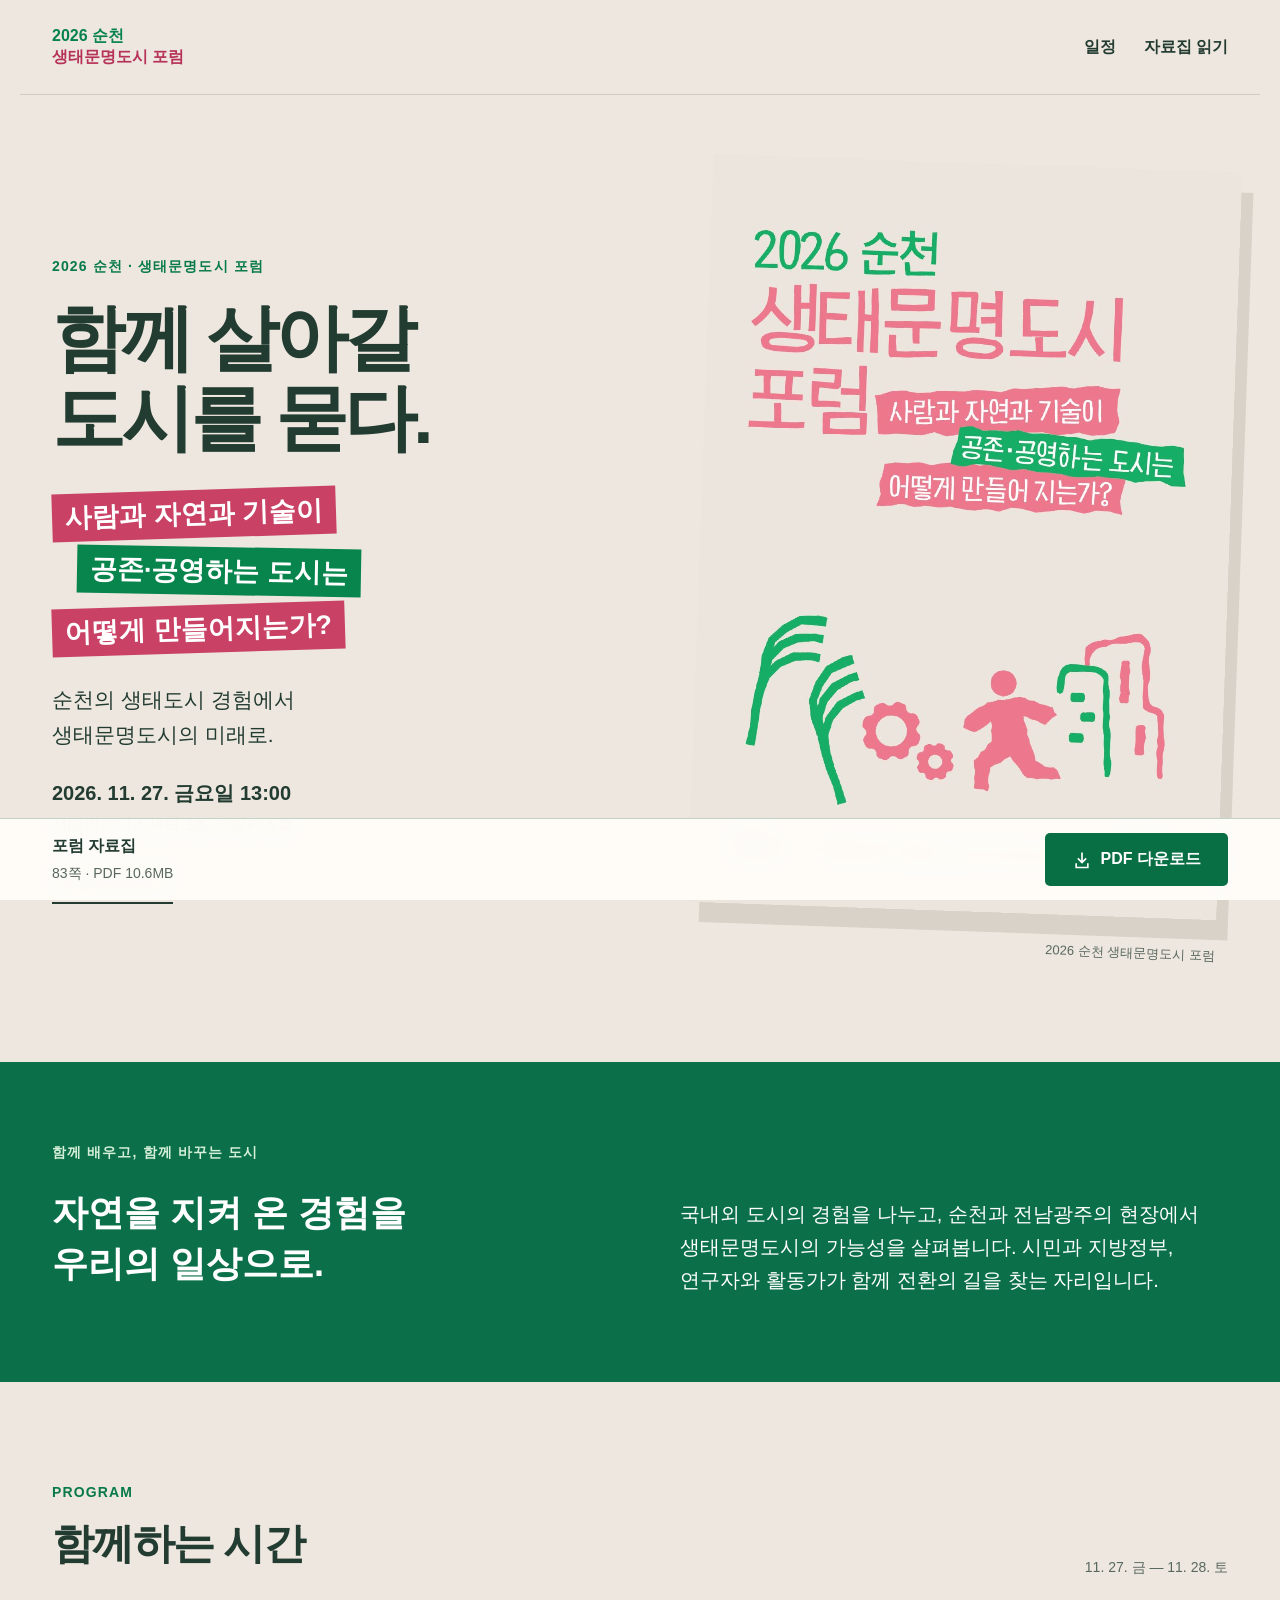
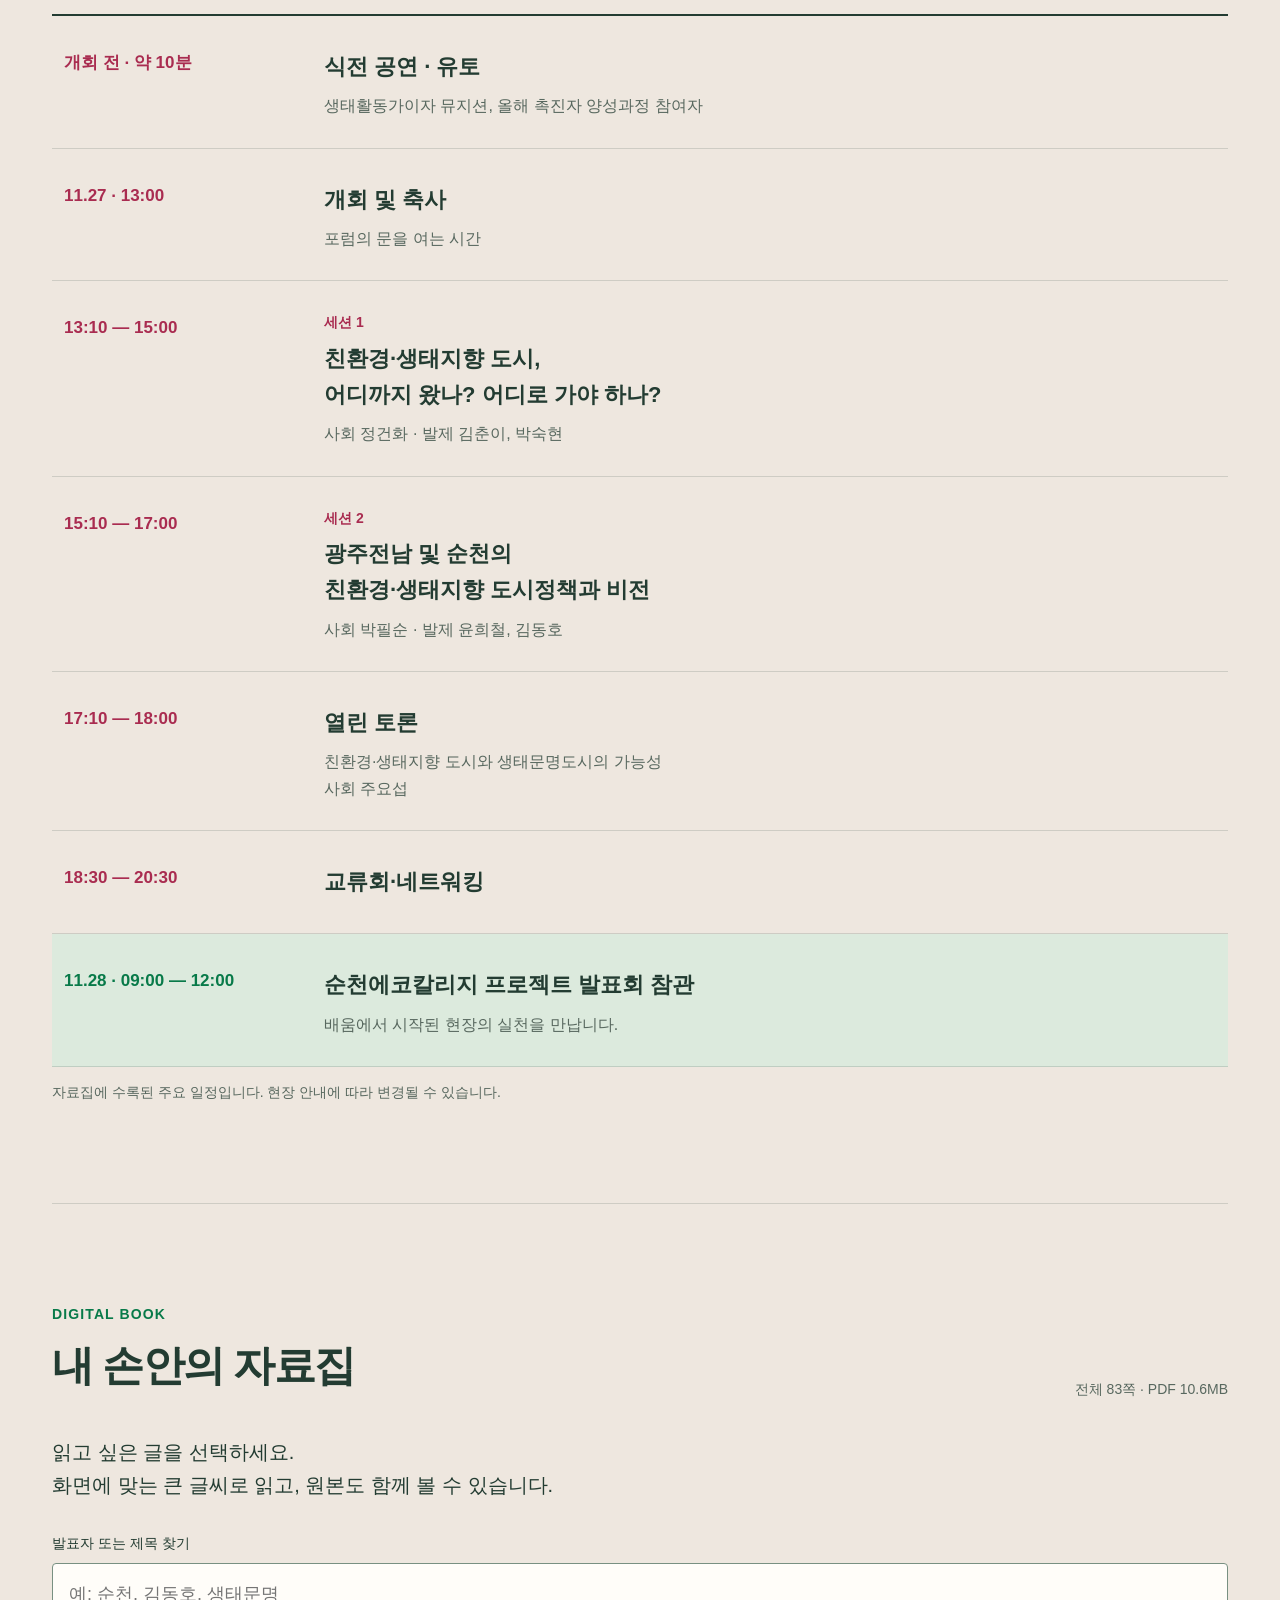
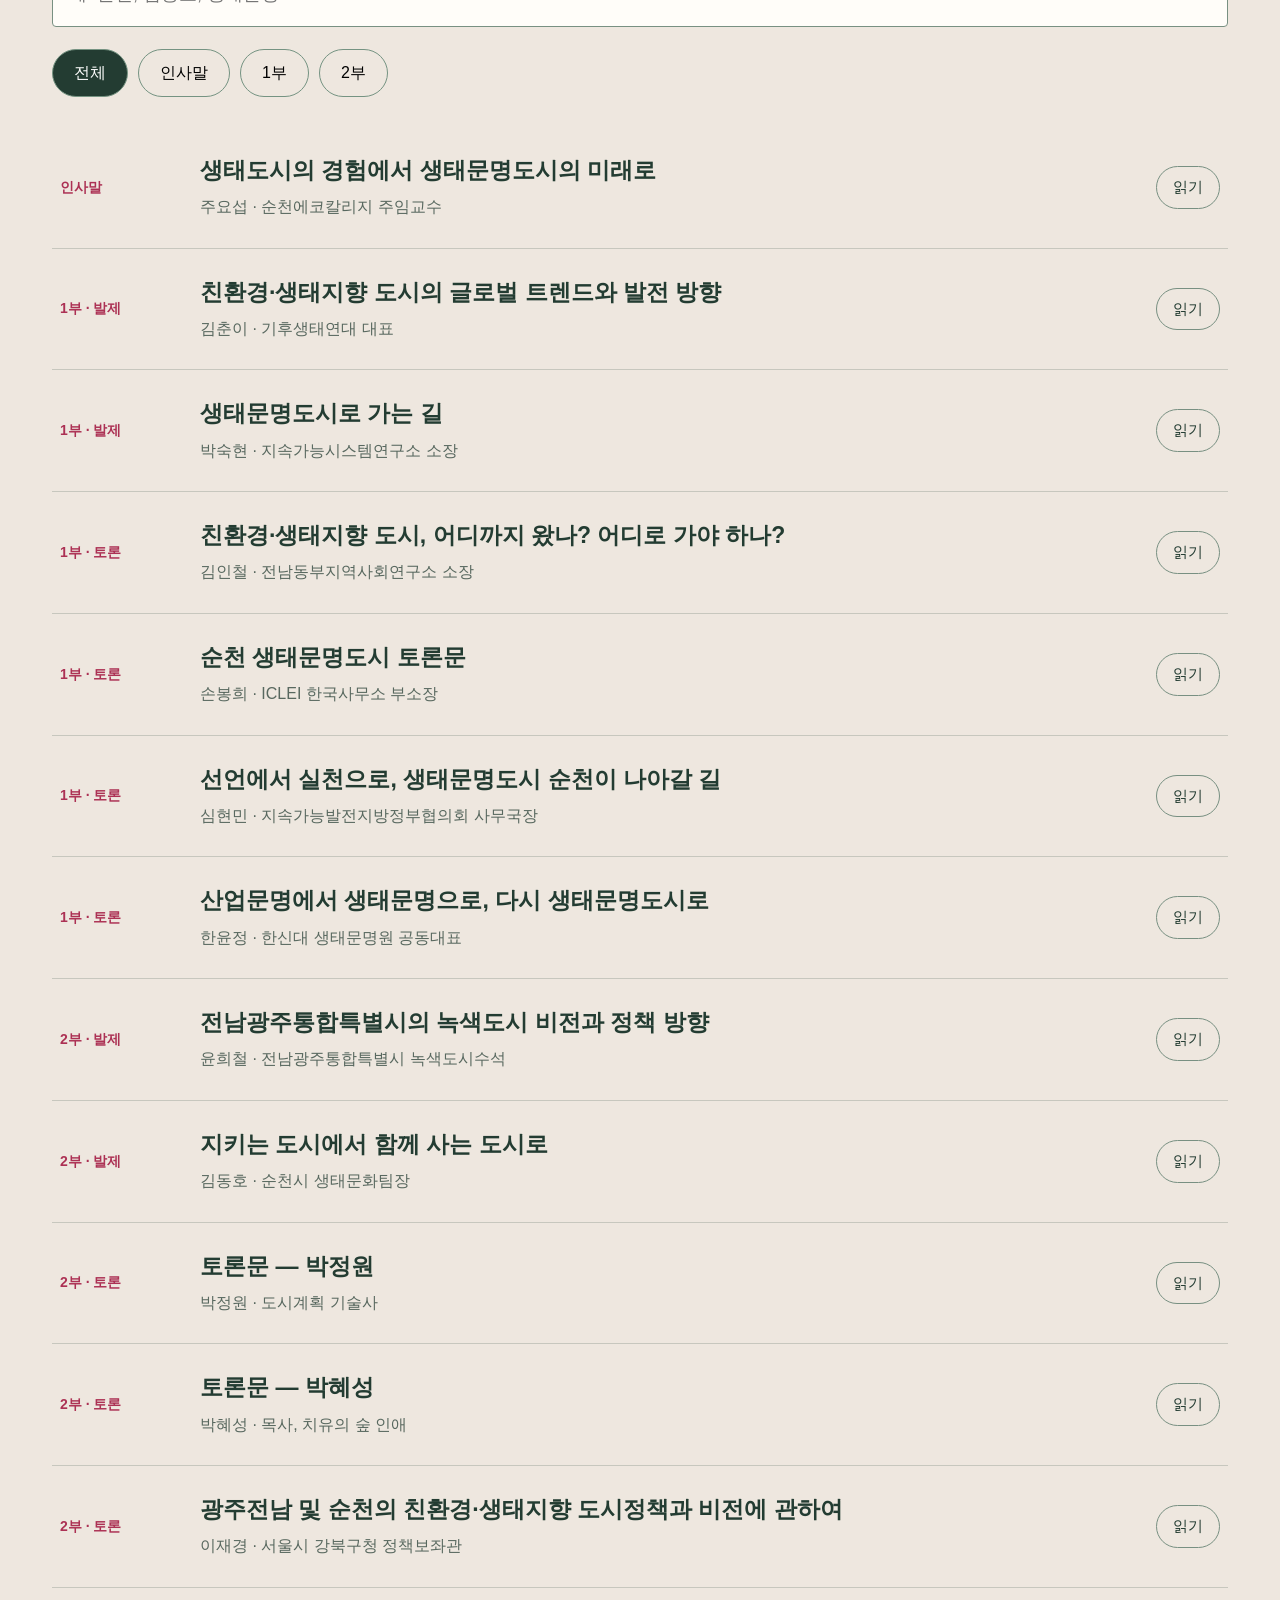
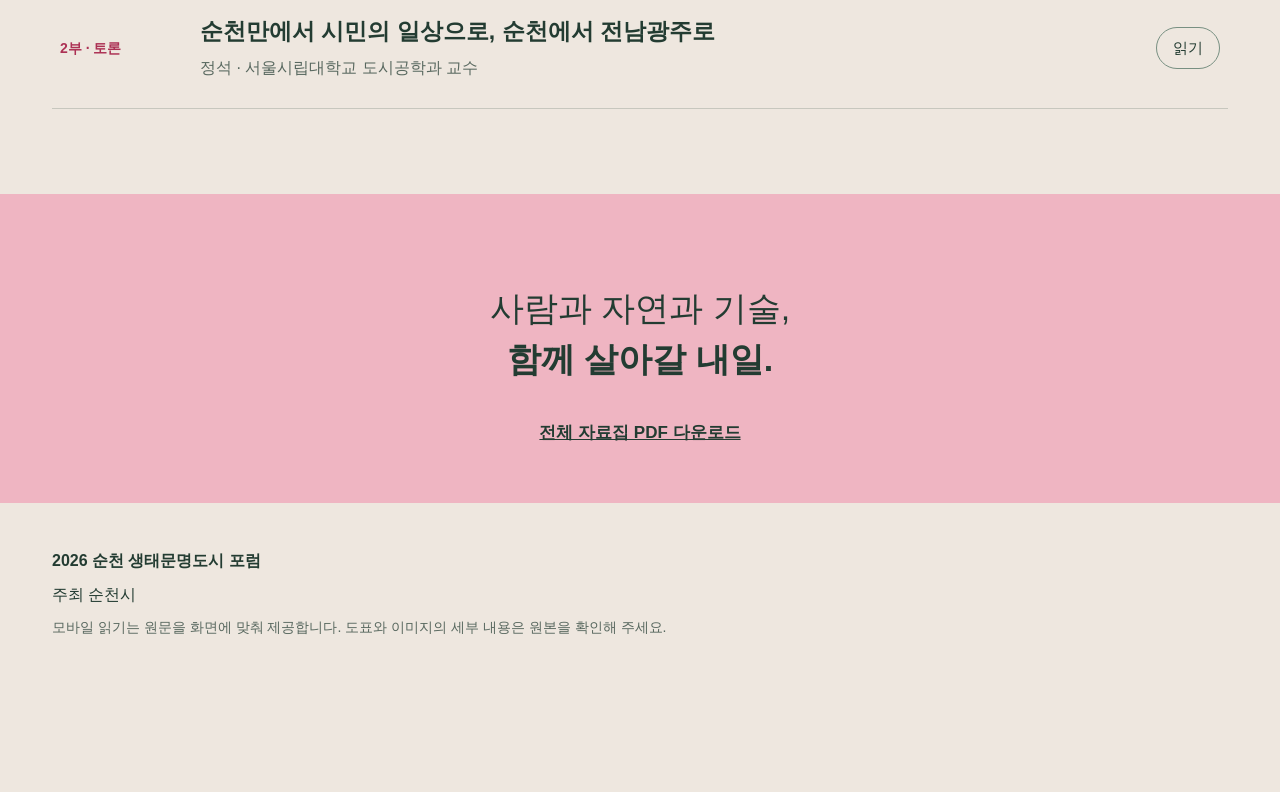
==== poleom/index.html @ b6e76ecc "Add files via upload" ====
<!doctype html><html lang="ko"><head><meta charset="utf-8"><meta name="viewport" content="width=device-width,initial-scale=1"><meta name="theme-color" content="#eee7df"><meta name="description" content="사람과 자연과 기술이 공존·공영하는 도시를 함께 묻습니다. 2026 순천 생태문명도시 포럼 모바일 자료집."><title>2026 순천 생태문명도시 포럼 · 자료집</title><link rel="stylesheet" href="style.css"></head><body>
<a class="skip" href="#library">자료집 바로 읽기</a>
<header><a class="brand" href="#">2026 순천 <span>생태문명도시 포럼</span></a><nav aria-label="주요 메뉴"><a href="#schedule">일정</a><a href="#library">자료집 읽기</a></nav></header>
<main><section class="hero"><div class="hero-copy"><p class="eyebrow">2026 순천 · 생태문명도시 포럼</p><h1>함께 살아갈<br>도시를 묻다.</h1><p class="ribbon pink">사람과 자연과 기술이</p><p class="ribbon green">공존·공영하는 도시는</p><p class="ribbon pink">어떻게 만들어지는가?</p><p class="intro">순천의 생태도시 경험에서<br>생태문명도시의 미래로.</p><p class="event-date">2026. 11. 27. 금요일 13:00</p><p>생태비즈니스센터 3층 컨퍼런스홀</p><a class="cta" href="#library">자료집 바로 읽기</a></div><figure class="poster"><img src="assets/page-01.jpg" alt="2026 순천 생태문명도시 포럼 공식 포스터. 사람과 자연과 기술의 공존·공영을 주제로 11월 27일 오후 1시 생태비즈니스센터에서 개최합니다." width="990" height="1400"><figcaption>2026 순천 생태문명도시 포럼</figcaption></figure></section>
<section class="about"><p class="eyebrow">함께 배우고, 함께 바꾸는 도시</p><h2>자연을 지켜 온 경험을<br>우리의 일상으로.</h2><p>국내외 도시의 경험을 나누고, 순천과 전남광주의 현장에서 생태문명도시의 가능성을 살펴봅니다. 시민과 지방정부, 연구자와 활동가가 함께 전환의 길을 찾는 자리입니다.</p></section>
<section id="schedule" class="section"><div class="section-head"><div><p class="eyebrow">PROGRAM</p><h2>함께하는 시간</h2></div><span>11. 27. 금 — 11. 28. 토</span></div><div class="schedule"><div class="event"><time>개회 전 · 약 10분</time><div><h3>식전 공연 · 유토</h3><p>생태활동가이자 뮤지션, 올해 촉진자 양성과정 참여자</p></div></div>
<div class="event"><time>11.27 · 13:00</time><div><h3>개회 및 축사</h3><p>포럼의 문을 여는 시간</p></div></div>
<div class="event"><time>13:10 — 15:00</time><div><span class="tag">세션 1</span><h3>친환경·생태지향 도시,<br>어디까지 왔나? 어디로 가야 하나?</h3><p>사회 정건화 · 발제 김춘이, 박숙현</p></div></div>
<div class="event"><time>15:10 — 17:00</time><div><span class="tag">세션 2</span><h3>광주전남 및 순천의<br>친환경·생태지향 도시정책과 비전</h3><p>사회 박필순 · 발제 윤희철, 김동호</p></div></div>
<div class="event"><time>17:10 — 18:00</time><div><h3>열린 토론</h3><p>친환경·생태지향 도시와 생태문명도시의 가능성<br>사회 주요섭</p></div></div>
<div class="event"><time>18:30 — 20:30</time><div><h3>교류회·네트워킹</h3></div></div>
<div class="event next"><time>11.28 · 09:00 — 12:00</time><div><h3>순천에코칼리지 프로젝트 발표회 참관</h3><p>배움에서 시작된 현장의 실천을 만납니다.</p></div></div></div><p class="small">자료집에 수록된 주요 일정입니다. 현장 안내에 따라 변경될 수 있습니다.</p></section>
<section id="library" class="section library"><div class="section-head"><div><p class="eyebrow">DIGITAL BOOK</p><h2>내 손안의 자료집</h2></div><span>전체 83쪽 · PDF 10.6MB</span></div><p class="lead">읽고 싶은 글을 선택하세요.<br>화면에 맞는 큰 글씨로 읽고, 원본도 함께 볼 수 있습니다.</p><label class="search-label" for="search">발표자 또는 제목 찾기</label><input id="search" type="search" placeholder="예: 순천, 김동호, 생태문명"><div class="filters" role="group" aria-label="자료 유형"><button class="active" data-filter="전체">전체</button><button data-filter="인사말">인사말</button><button data-filter="1부">1부</button><button data-filter="2부">2부</button></div><div id="articles"></div><p id="empty" hidden>검색 결과가 없습니다. 다른 이름이나 단어로 찾아보세요.</p></section>
<section class="closing"><p>사람과 자연과 기술,<br><strong>함께 살아갈 내일.</strong></p><a href="assets/forum.pdf" download="2026_순천_생태문명도시포럼_자료집.pdf">전체 자료집 PDF 다운로드</a></section></main>
<footer><b>2026 순천 생태문명도시 포럼</b><p>주최 순천시</p><p class="small">모바일 읽기는 원문을 화면에 맞춰 제공합니다. 도표와 이미지의 세부 내용은 원본을 확인해 주세요.</p></footer>
<div class="download-bar"><div><b>포럼 자료집</b><span>83쪽 · PDF 10.6MB</span></div><a class="download" href="assets/forum.pdf" download="2026_순천_생태문명도시포럼_자료집.pdf"><svg width="20" height="20" viewBox="0 0 24 24" aria-hidden="true" fill="none" stroke="currentColor" stroke-width="2"><path d="M12 3v12m-5-5 5 5 5-5M5 16v5h14v-5"/></svg>PDF 다운로드</a></div>
<dialog id="reader" aria-labelledby="reader-title"><div class="reader-top"><button id="close-reader" aria-label="자료집 닫기">닫기 ×</button><div class="font-tools"><button id="smaller" aria-label="글자 작게">가−</button><button id="larger" aria-label="글자 크게">가+</button></div></div><div class="reader-inner"><p id="reader-author" class="eyebrow"></p><h2 id="reader-title"></h2><p id="reader-info" class="small"></p><div class="view-tabs"><button id="text-mode" class="active">큰 글씨로 읽기</button><button id="image-mode">원본 페이지 보기</button></div><div id="reader-content"></div><button id="back-list">목록으로 돌아가기</button></div></dialog>
<script src="data.js"></script><script src="app.js"></script></body></html>
---- poleom/style.css ----
:root{--paper:#eee7df;--pink:#ee7590;--green:#0caf65;--ink:#233c32;--muted:#58685f;--read-size:19px}*{box-sizing:border-box}html{scroll-behavior:smooth;scroll-padding-top:85px}body{margin:0;background:var(--paper);color:var(--ink);font-family:-apple-system,BlinkMacSystemFont,'Apple SD Gothic Neo','Noto Sans KR','Malgun Gothic',sans-serif;line-height:1.65;word-break:keep-all;overflow-wrap:anywhere}a{color:inherit}button,input{font:inherit}button,a{touch-action:manipulation}button{cursor:pointer}a:focus-visible,button:focus-visible,input:focus-visible{outline:3px solid #173d2e;outline-offset:4px}header{max-width:1240px;margin:auto;display:flex;justify-content:space-between;align-items:center;padding:26px 32px;border-bottom:1px solid #233c3228;gap:20px}.brand{text-decoration:none;font-weight:800;color:#07824c;line-height:1.3}.brand span{display:block;color:#b63358}nav{display:flex;gap:28px;font-size:16px}nav a{text-decoration:none;font-weight:650}.hero{max-width:1240px;margin:auto;padding:68px 32px 80px;display:grid;grid-template-columns:1.1fr 1fr;gap:65px;align-items:center}.eyebrow{font-size:14px;letter-spacing:.08em;color:#087a49;font-weight:750}.hero h1{font-size:clamp(48px,5.7vw,76px);line-height:1.1;letter-spacing:-.055em;margin:20px 0 32px}.ribbon{width:fit-content;color:white;font-size:clamp(20px,2.1vw,29px);font-weight:700;padding:2px 13px;margin:9px 0;transform:rotate(-1.8deg)}.pink{background:#c94265}.green{background:#07854c;transform:rotate(1deg);margin-left:25px}.intro{margin:30px 0 25px;font-size:21px}.event-date{font-weight:800;font-size:20px;margin-bottom:0}.event-date+p{margin-top:3px}.cta{display:inline-block;text-decoration:none;border-bottom:2px solid var(--ink);padding:10px 0;font-weight:750}.poster{margin:0;transform:rotate(2deg)}.poster img{display:block;width:100%;height:auto;box-shadow:12px 20px 0 #d8d2c8}.poster figcaption{font-size:13px;text-align:right;margin:25px 0;color:var(--muted)}.about{background:#0b7049;color:white;padding:65px max(32px,calc((100vw - 1176px)/2));display:grid;grid-template-columns:1fr 1fr;gap:0 80px}.about .eyebrow{grid-column:1/-1;color:#d6efd9}.about h2{font-size:36px;line-height:1.4;margin:10px 0}.about>p:last-child{font-size:20px;align-self:center}.section{max-width:1176px;margin:0 auto;padding:85px 0;scroll-margin-top:20px}.section-head{display:flex;justify-content:space-between;align-items:end;gap:20px;margin-bottom:35px}.section-head h2{font-size:42px;line-height:1.25;letter-spacing:-.04em;margin:8px 0}.section-head>span,.small{font-size:14px;color:var(--muted)}.schedule{border-top:2px solid var(--ink)}.event{display:grid;grid-template-columns:230px 1fr;gap:30px;padding:28px 12px;border-bottom:1px solid #233c3228}.event time{font-size:17px;font-weight:750;color:#a92c50;padding-top:5px}.event h3{font-size:22px;margin:5px 0}.event p{margin:8px 0 0;color:var(--muted)}.tag{color:#a92c50;font-size:14px;font-weight:800}.next{background:#dceadd}.next time{color:#087a49}.library{border-top:1px solid #233c3228}.lead{font-size:20px}.search-label{display:block;font-size:14px;margin-top:30px;margin-bottom:8px}input{width:100%;border:1px solid #789082;border-radius:4px;background:#fffdf9;padding:16px;font-size:18px}.filters{display:flex;gap:10px;margin:22px 0 30px}.filters button,.view-tabs button{border:1px solid #759382;background:transparent;border-radius:30px;padding:10px 21px;min-height:44px}.filters button.active,.view-tabs button.active{background:var(--ink);color:white}.article{display:grid;grid-template-columns:120px 1fr 100px;align-items:center;width:100%;text-align:left;padding:27px 8px;border:0;border-bottom:1px solid #233c3230;background:transparent;color:var(--ink);gap:20px}.article:hover{background:#ffffff65}.article .kind{color:#ac3154;font-size:14px;font-weight:750}.article h3{font-size:23px;line-height:1.45;margin:0 0 7px}.article p{margin:0;color:var(--muted);font-size:16px}.article .read{justify-self:end;border:1px solid #789082;padding:8px 16px;border-radius:30px;font-size:15px}.closing{text-align:center;background:#efb5c2;padding:55px 24px}.closing p{font-size:34px;line-height:1.5}.closing a{font-size:17px;font-weight:700}footer{max-width:1176px;margin:auto;padding:45px 0 145px}footer p{margin:8px 0}.download-bar{position:fixed;z-index:50;bottom:0;left:0;right:0;background:#fffdf9f5;border-top:1px solid #c5d0c6;padding:14px max(24px,calc((100vw - 1176px)/2));padding-bottom:calc(14px + env(safe-area-inset-bottom));display:flex;align-items:center;justify-content:space-between;gap:15px;backdrop-filter:blur(12px)}.download-bar b{display:block}.download-bar span{font-size:14px;color:var(--muted)}.download{background:#086f45;color:white;display:flex;align-items:center;justify-content:center;gap:9px;border-radius:5px;padding:13px 27px;text-decoration:none;font-weight:700;white-space:nowrap}dialog{width:100vw;max-width:none;height:100dvh;max-height:none;margin:0;padding:0 0 100px;border:0;background:#fffdf9;color:var(--ink);overflow-y:auto}dialog::backdrop{background:#14251d90}.reader-top{position:sticky;top:0;z-index:2;background:#fffdf9f5;border-bottom:1px solid #ddd;display:flex;justify-content:space-between;padding:12px max(20px,calc((100vw - 840px)/2));backdrop-filter:blur(8px)}.reader-top button{background:transparent;border:1px solid #9bad9d;padding:7px 15px;min-height:44px;border-radius:5px;color:var(--ink)}.font-tools{display:flex;gap:6px}.reader-inner{max-width:840px;padding:35px 24px 100px;margin:auto}.reader-inner>h2{font-size:34px;line-height:1.4}.view-tabs{display:flex;gap:10px;flex-wrap:wrap;margin:30px 0}.page-text{font-size:var(--read-size);line-height:1.95;white-space:pre-wrap;word-break:normal;overflow-wrap:anywhere}.page-label{font-size:14px;color:#087a49;border-top:1px solid #ccd8cf;padding-top:24px;margin-top:34px}.original{display:block;margin:20px 0}.original img{width:100%;height:auto;border:1px solid #eee}.original span{display:block;font-size:14px;color:var(--muted)}#back-list{border:1px solid #647b68;background:white;padding:12px 24px;border-radius:5px;margin-top:30px}.skip{position:absolute;top:-60px}.skip:focus{top:5px;background:white;z-index:90}.reader-download{display:block;background:#087a49;color:white;text-align:center;padding:14px;text-decoration:none;border-radius:4px;position:sticky;bottom:0}body.reading{overflow:hidden}dialog .reader-dock{position:sticky;bottom:-100px;background:#fffdf9;padding:12px 20px;border-top:1px solid #ccc;z-index:3}
@media(max-width:1240px){.section,footer{margin:0 32px}}@media(max-width:700px){header{padding:20px;align-items:start}.brand{font-size:14px}nav{gap:18px;font-size:14px}.hero{padding:35px 22px 45px;display:flex;flex-direction:column;gap:35px;align-items:stretch}.hero h1{font-size:50px}.hero .eyebrow{font-size:13px}.ribbon{font-size:22px}.poster{max-width:360px;width:82%;align-self:center}.intro{font-size:20px}.about{display:block;padding:38px 24px}.about h2{font-size:30px}.about>p:last-child{font-size:18px}.section{margin:0 22px;padding:48px 0}.section-head{display:block;margin-bottom:25px}.section-head h2{font-size:33px;margin-bottom:15px}.event{grid-template-columns:1fr;gap:8px;padding:23px 4px}.event time{font-size:16px}.event h3{font-size:20px}.next{padding:23px 12px}.article{grid-template-columns:1fr auto;gap:10px 14px;padding:24px 0}.article .kind{grid-column:1/-1}.article h3{font-size:20px}.article p{font-size:15px}.article .read{font-size:14px;padding:7px 11px}.filters{gap:8px}.filters button{padding:8px 17px}.lead{font-size:18px}.closing p{font-size:28px}footer{margin:0 22px}.download-bar{padding:12px 16px;padding-bottom:calc(12px + env(safe-area-inset-bottom))}.download-bar b{font-size:15px}.download-bar span{font-size:12px}.download{font-size:16px;padding:12px 17px}.reader-inner{padding:24px 22px 100px}.reader-inner>h2{font-size:27px}.reader-top{padding:10px 16px}}
@media(prefers-reduced-motion:reduce){html{scroll-behavior:auto}}
dialog .reader-dock{position:fixed;bottom:0;left:0;right:0;padding:12px 20px calc(12px + env(safe-area-inset-bottom));background:#fffdf9f5}dialog .reader-dock a{max-width:792px;margin:auto}button:disabled{opacity:.45;cursor:default}
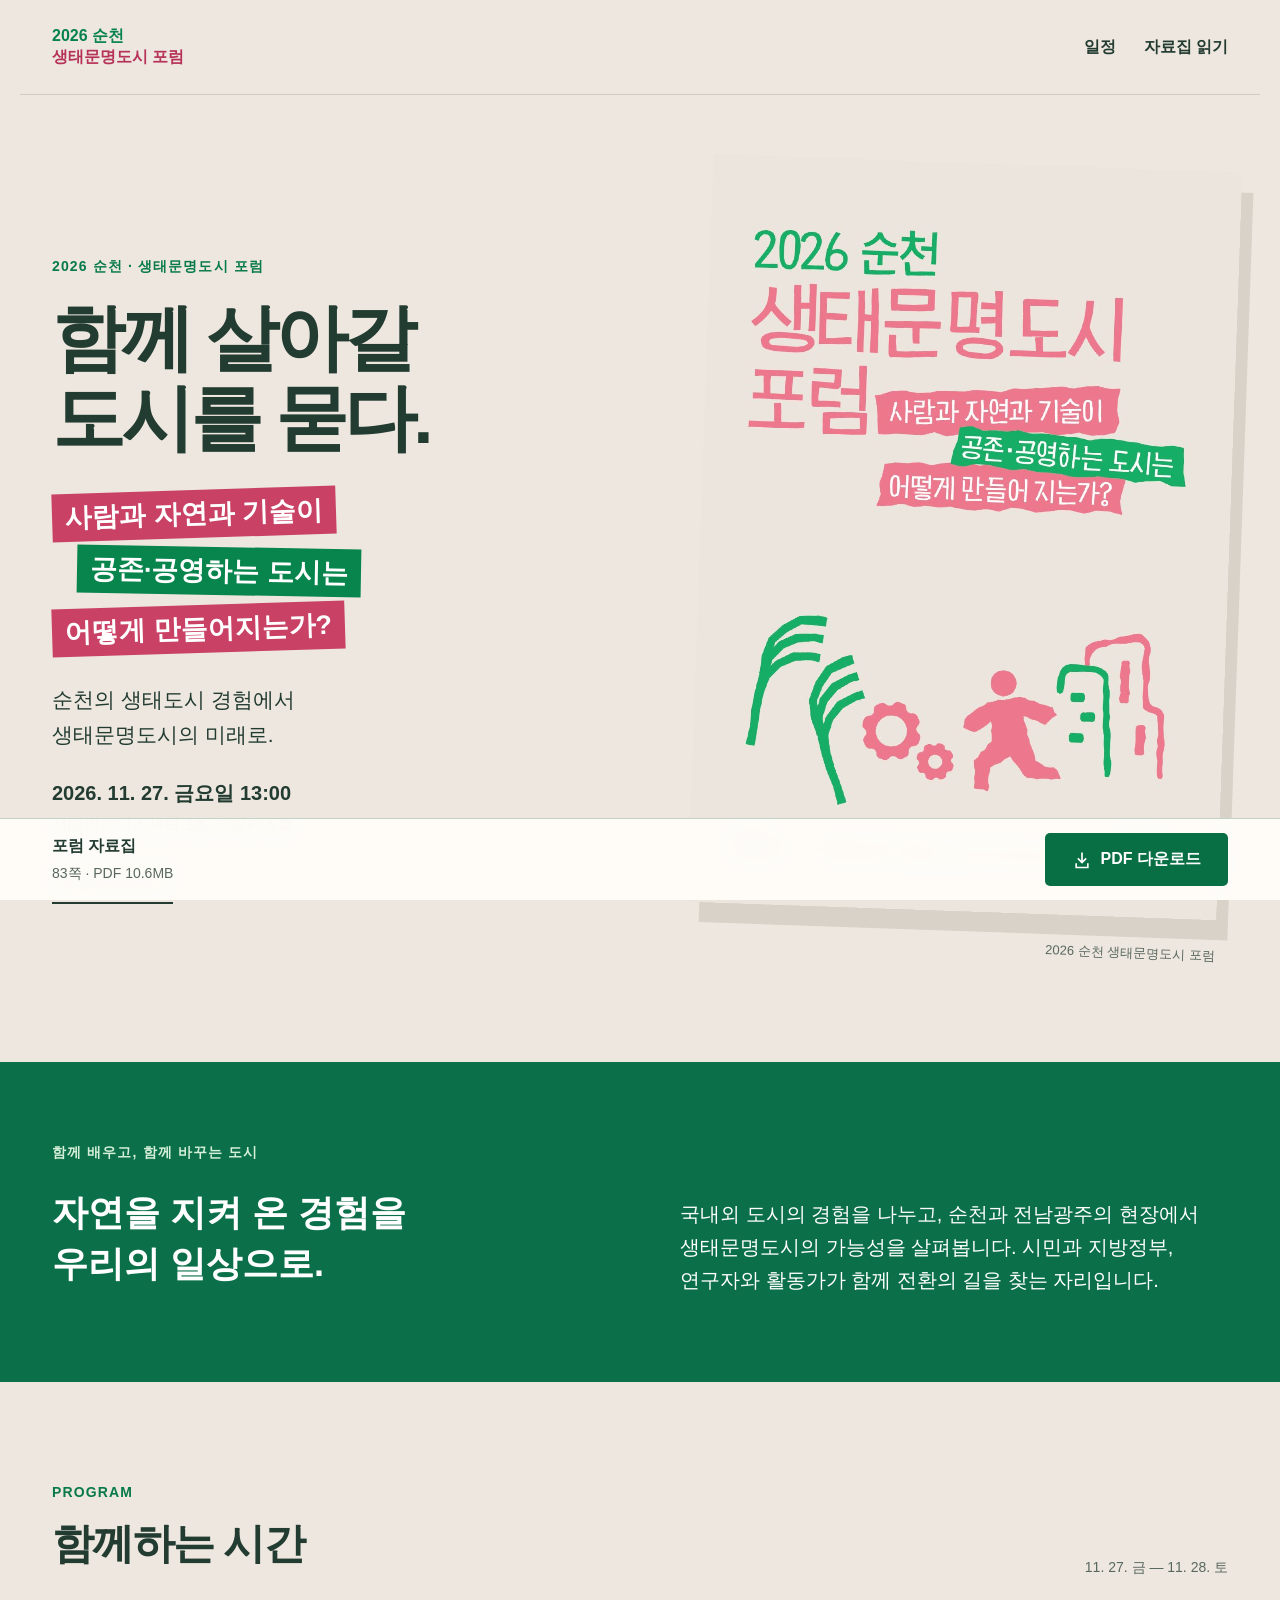
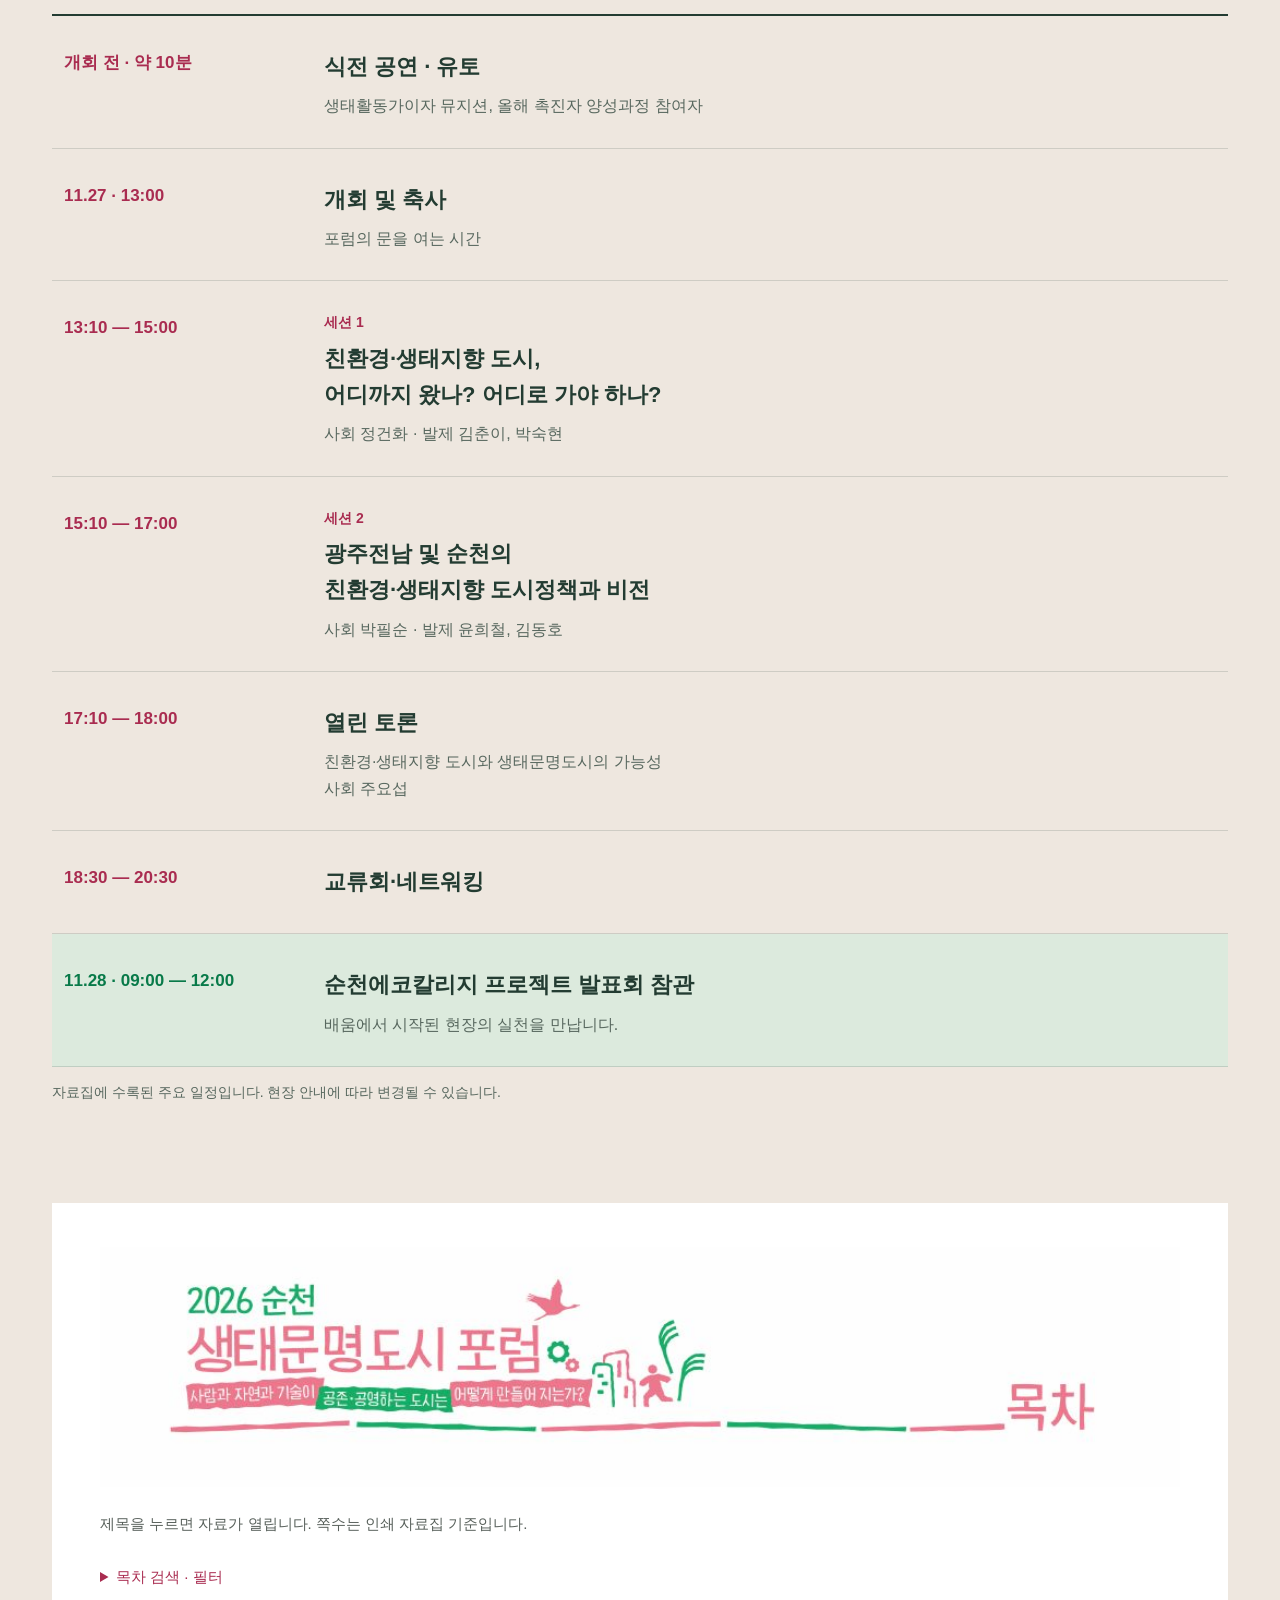
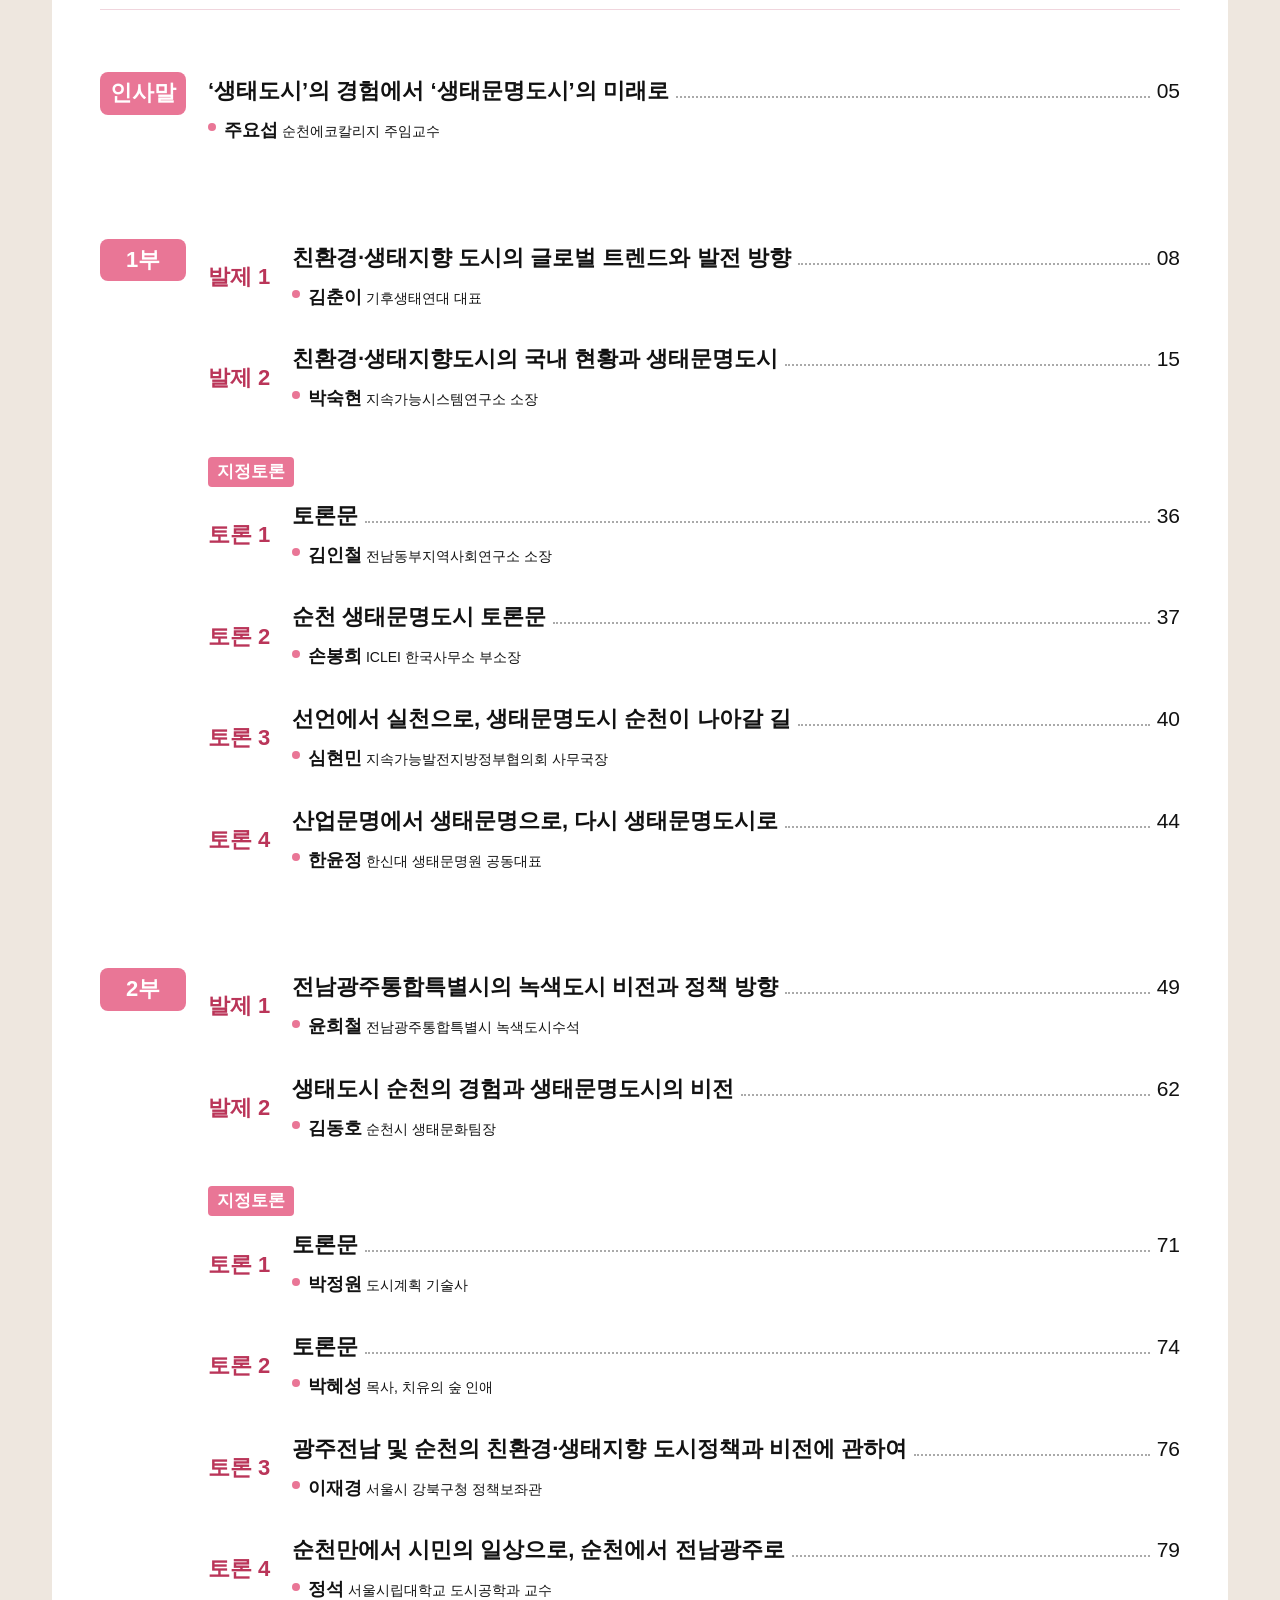
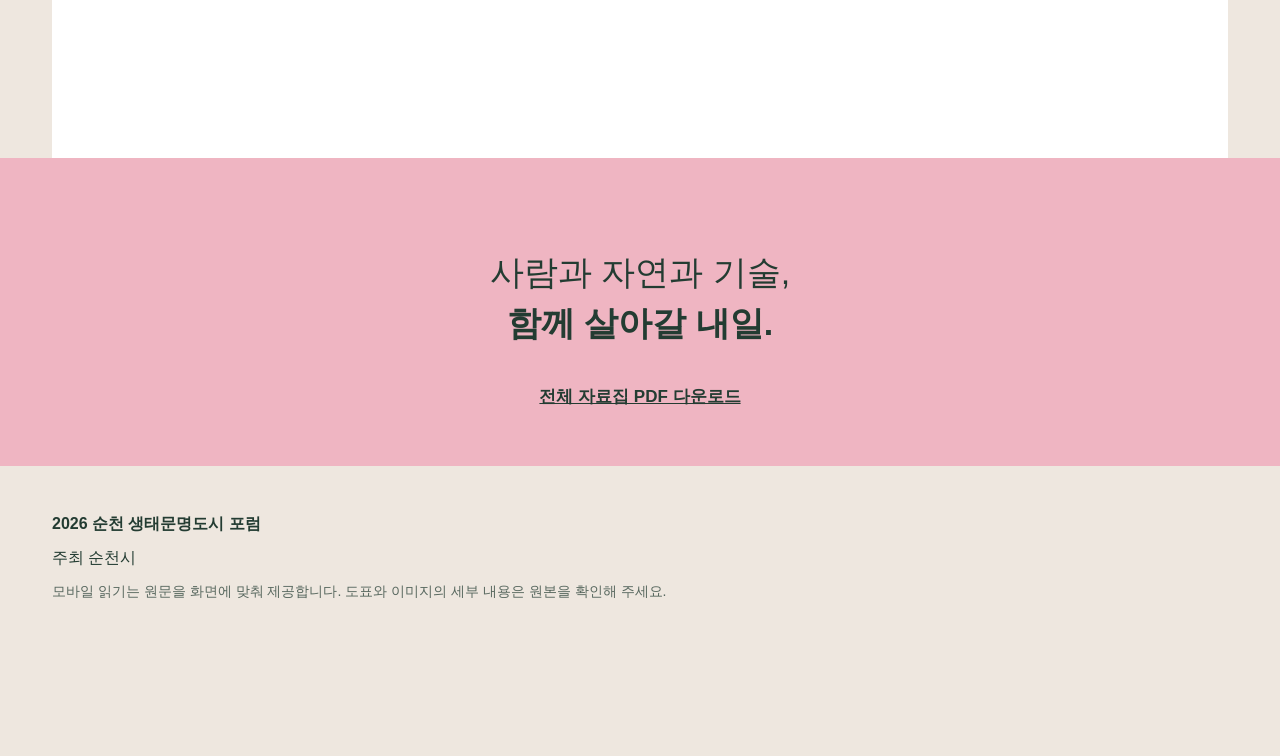
==== commit 8572a3a8: "Add files via upload" ====
--- a/poleom/index.html
+++ b/poleom/index.html
@@ -1,4 +1,15 @@
-<!doctype html><html lang="ko"><head><meta charset="utf-8"><meta name="viewport" content="width=device-width,initial-scale=1"><meta name="theme-color" content="#eee7df"><meta name="description" content="사람과 자연과 기술이 공존·공영하는 도시를 함께 묻습니다. 2026 순천 생태문명도시 포럼 모바일 자료집."><title>2026 순천 생태문명도시 포럼 · 자료집</title><link rel="stylesheet" href="style.css"></head><body>
+<!doctype html><html lang="ko"><head><meta charset="utf-8"><meta name="viewport" content="width=device-width,initial-scale=1"><meta name="theme-color" content="#eee7df"><meta name="description" content="사람과 자연과 기술이 공존·공영하는 도시를 함께 묻습니다. 2026 순천 생태문명도시 포럼 모바일 자료집."><title>2026 순천 생태문명도시 포럼 · 자료집</title><script>
+(function () {
+  if (location.protocol !== 'http:' && location.protocol !== 'https:') return;
+  var folder = new URL(location.href);
+  if (!folder.pathname.endsWith('/') && !/\/[^/]+\.[^/]+$/.test(folder.pathname)) folder.pathname += '/';
+  folder.search = ''; folder.hash = '';
+  var base = document.createElement('base');
+  base.href = folder.href;
+  document.head.appendChild(base);
+})();
+</script>
+<link rel="stylesheet" href="style.css?v=toc-20261126"></head><body>
 <a class="skip" href="#library">자료집 바로 읽기</a>
 <header><a class="brand" href="#">2026 순천 <span>생태문명도시 포럼</span></a><nav aria-label="주요 메뉴"><a href="#schedule">일정</a><a href="#library">자료집 읽기</a></nav></header>
 <main><section class="hero"><div class="hero-copy"><p class="eyebrow">2026 순천 · 생태문명도시 포럼</p><h1>함께 살아갈<br>도시를 묻다.</h1><p class="ribbon pink">사람과 자연과 기술이</p><p class="ribbon green">공존·공영하는 도시는</p><p class="ribbon pink">어떻게 만들어지는가?</p><p class="intro">순천의 생태도시 경험에서<br>생태문명도시의 미래로.</p><p class="event-date">2026. 11. 27. 금요일 13:00</p><p>생태비즈니스센터 3층 컨퍼런스홀</p><a class="cta" href="#library">자료집 바로 읽기</a></div><figure class="poster"><img src="assets/page-01.jpg" alt="2026 순천 생태문명도시 포럼 공식 포스터. 사람과 자연과 기술의 공존·공영을 주제로 11월 27일 오후 1시 생태비즈니스센터에서 개최합니다." width="990" height="1400"><figcaption>2026 순천 생태문명도시 포럼</figcaption></figure></section>
@@ -10,9 +21,9 @@
 <div class="event"><time>17:10 — 18:00</time><div><h3>열린 토론</h3><p>친환경·생태지향 도시와 생태문명도시의 가능성<br>사회 주요섭</p></div></div>
 <div class="event"><time>18:30 — 20:30</time><div><h3>교류회·네트워킹</h3></div></div>
 <div class="event next"><time>11.28 · 09:00 — 12:00</time><div><h3>순천에코칼리지 프로젝트 발표회 참관</h3><p>배움에서 시작된 현장의 실천을 만납니다.</p></div></div></div><p class="small">자료집에 수록된 주요 일정입니다. 현장 안내에 따라 변경될 수 있습니다.</p></section>
-<section id="library" class="section library"><div class="section-head"><div><p class="eyebrow">DIGITAL BOOK</p><h2>내 손안의 자료집</h2></div><span>전체 83쪽 · PDF 10.6MB</span></div><p class="lead">읽고 싶은 글을 선택하세요.<br>화면에 맞는 큰 글씨로 읽고, 원본도 함께 볼 수 있습니다.</p><label class="search-label" for="search">발표자 또는 제목 찾기</label><input id="search" type="search" placeholder="예: 순천, 김동호, 생태문명"><div class="filters" role="group" aria-label="자료 유형"><button class="active" data-filter="전체">전체</button><button data-filter="인사말">인사말</button><button data-filter="1부">1부</button><button data-filter="2부">2부</button></div><div id="articles"></div><p id="empty" hidden>검색 결과가 없습니다. 다른 이름이나 단어로 찾아보세요.</p></section>
+<section id="library" class="section library"><div class="toc-masthead"><img src="assets/page-04.jpg" alt="2026 순천 생태문명도시 포럼 — 목차" width="990" height="1400" loading="lazy"></div><h2 class="sr-only">자료집 목차</h2><p class="toc-help">제목을 누르면 자료가 열립니다. 쪽수는 인쇄 자료집 기준입니다.</p><details class="toc-search"><summary>목차 검색 · 필터</summary><label class="search-label" for="search">발표자 또는 제목 찾기</label><input id="search" type="search" placeholder="예: 순천, 김동호, 생태문명"><div class="filters" role="group" aria-label="자료 유형"><button class="active" data-filter="전체">전체</button><button data-filter="인사말">인사말</button><button data-filter="1부">1부</button><button data-filter="2부">2부</button></div></details><div id="articles"></div><p id="empty" hidden>검색 결과가 없습니다. 다른 이름이나 단어로 찾아보세요.</p></section>
 <section class="closing"><p>사람과 자연과 기술,<br><strong>함께 살아갈 내일.</strong></p><a href="assets/forum.pdf" download="2026_순천_생태문명도시포럼_자료집.pdf">전체 자료집 PDF 다운로드</a></section></main>
 <footer><b>2026 순천 생태문명도시 포럼</b><p>주최 순천시</p><p class="small">모바일 읽기는 원문을 화면에 맞춰 제공합니다. 도표와 이미지의 세부 내용은 원본을 확인해 주세요.</p></footer>
 <div class="download-bar"><div><b>포럼 자료집</b><span>83쪽 · PDF 10.6MB</span></div><a class="download" href="assets/forum.pdf" download="2026_순천_생태문명도시포럼_자료집.pdf"><svg width="20" height="20" viewBox="0 0 24 24" aria-hidden="true" fill="none" stroke="currentColor" stroke-width="2"><path d="M12 3v12m-5-5 5 5 5-5M5 16v5h14v-5"/></svg>PDF 다운로드</a></div>
 <dialog id="reader" aria-labelledby="reader-title"><div class="reader-top"><button id="close-reader" aria-label="자료집 닫기">닫기 ×</button><div class="font-tools"><button id="smaller" aria-label="글자 작게">가−</button><button id="larger" aria-label="글자 크게">가+</button></div></div><div class="reader-inner"><p id="reader-author" class="eyebrow"></p><h2 id="reader-title"></h2><p id="reader-info" class="small"></p><div class="view-tabs"><button id="text-mode" class="active">큰 글씨로 읽기</button><button id="image-mode">원본 페이지 보기</button></div><div id="reader-content"></div><button id="back-list">목록으로 돌아가기</button></div></dialog>
-<script src="data.js"></script><script src="app.js"></script></body></html>
+<script src="data.js?v=toc-20261126"></script><script src="app.js?v=toc-20261126"></script></body></html>
--- a/poleom/style.css
+++ b/poleom/style.css
@@ -2,3 +2,51 @@
 @media(max-width:1240px){.section,footer{margin:0 32px}}@media(max-width:700px){header{padding:20px;align-items:start}.brand{font-size:14px}nav{gap:18px;font-size:14px}.hero{padding:35px 22px 45px;display:flex;flex-direction:column;gap:35px;align-items:stretch}.hero h1{font-size:50px}.hero .eyebrow{font-size:13px}.ribbon{font-size:22px}.poster{max-width:360px;width:82%;align-self:center}.intro{font-size:20px}.about{display:block;padding:38px 24px}.about h2{font-size:30px}.about>p:last-child{font-size:18px}.section{margin:0 22px;padding:48px 0}.section-head{display:block;margin-bottom:25px}.section-head h2{font-size:33px;margin-bottom:15px}.event{grid-template-columns:1fr;gap:8px;padding:23px 4px}.event time{font-size:16px}.event h3{font-size:20px}.next{padding:23px 12px}.article{grid-template-columns:1fr auto;gap:10px 14px;padding:24px 0}.article .kind{grid-column:1/-1}.article h3{font-size:20px}.article p{font-size:15px}.article .read{font-size:14px;padding:7px 11px}.filters{gap:8px}.filters button{padding:8px 17px}.lead{font-size:18px}.closing p{font-size:28px}footer{margin:0 22px}.download-bar{padding:12px 16px;padding-bottom:calc(12px + env(safe-area-inset-bottom))}.download-bar b{font-size:15px}.download-bar span{font-size:12px}.download{font-size:16px;padding:12px 17px}.reader-inner{padding:24px 22px 100px}.reader-inner>h2{font-size:27px}.reader-top{padding:10px 16px}}
 @media(prefers-reduced-motion:reduce){html{scroll-behavior:auto}}
 dialog .reader-dock{position:fixed;bottom:0;left:0;right:0;padding:12px 20px calc(12px + env(safe-area-inset-bottom));background:#fffdf9f5}dialog .reader-dock a{max-width:792px;margin:auto}button:disabled{opacity:.45;cursor:default}
+
+/* Article structure recovered from the original booklet. */
+.page-text{white-space:normal;line-height:1.85;word-break:normal;overflow-wrap:anywhere}
+.page-text p{margin:0 0 1.5em;white-space:pre-line}
+.page-text .text-heading{font-size:1.2em;line-height:1.5;font-weight:800;color:#086f45;margin:2em 0 .85em;padding-top:.3em;white-space:pre-line;word-break:keep-all}
+.page-text .text-heading:first-child{margin-top:.8em}
+.page-text .text-bullet{padding-left:1.15em;text-indent:-1.15em;margin-bottom:.85em}
+.page-text .text-contents{margin:.4em 0;padding-left:1em;border-left:3px solid #b7d4bf;color:#365f48}
+.page-text .text-note{font-size:.9em;line-height:1.75;white-space:pre-line;border-top:1px solid #d6dfd6;padding:1em 0;margin-top:2em;color:#58685f}
+.page-text strong{font-weight:800;color:#233c32}
+
+/* Original booklet contents: pink badges, dotted leaders and printed pages. */
+.library{background:#fff;max-width:1176px;padding:44px 48px 70px;border:0;color:#151515}
+.toc-masthead{width:100%;aspect-ratio:990/220;overflow:hidden;margin-bottom:25px}
+.toc-masthead img{display:block;width:100%;height:auto;margin-top:-3%}
+.sr-only{position:absolute;width:1px;height:1px;padding:0;overflow:hidden;clip:rect(0,0,0,0);white-space:nowrap;border:0}
+.toc-help{font-size:15px;color:#59615c;margin:0 0 28px}
+.library .search-label{margin-top:0}.library input{background:#fff;border-color:#d4d9d5}
+.library .filters button{border-color:#e5bac6}.library .filters button.active{background:#bd365b;border-color:#bd365b}
+.toc-group{display:grid;grid-template-columns:86px minmax(0,1fr);gap:22px;margin:52px 0 65px}
+.toc-badge{align-self:start;text-align:center;font-size:22px;line-height:1.4;margin:10px 0 0;padding:6px 10px;border-radius:8px;background:#e97696;color:#fff}
+.toc-entry.article{display:grid;grid-template-columns:72px minmax(0,1fr);gap:12px;padding:12px 0 18px;border:0;color:#121212}
+.toc-entry:hover{background:#fff4f7}.toc-entry:focus-visible{outline-color:#ad3152}
+.toc-type{color:#ba3559;font-weight:800;font-size:22px;line-height:1.5;white-space:nowrap}
+.toc-copy{min-width:0}.toc-title-line{display:flex;gap:7px;align-items:baseline}
+.toc-title{font-size:22px;font-weight:800;line-height:1.5;word-break:keep-all;overflow-wrap:anywhere}
+.toc-dots{flex:1;min-width:18px;border-bottom:2px dotted #aaa}
+.toc-page{font-size:21px;line-height:1.5;font-variant-numeric:tabular-nums}
+.toc-author{display:block;margin-top:8px;padding-left:16px;position:relative;font-size:14px;line-height:1.7;font-weight:400}
+.toc-author::before{content:'';position:absolute;left:0;top:.6em;width:8px;height:8px;border-radius:50%;background:#e97696}
+.toc-author strong{font-size:18px;font-weight:600}.toc-discussion{display:table;background:#e97696;color:white;border-radius:4px;padding:1px 9px;font-size:17px;font-weight:700;margin:25px 0 0}
+.toc-group[aria-label="인사말"] .toc-entry{grid-template-columns:minmax(0,1fr)}
+.toc-group[aria-label="인사말"] .toc-type{display:none}
+@media(max-width:700px){
+ .library.section{margin:0;padding:28px 20px 45px}
+ .toc-masthead{margin:0 -8px 14px;width:calc(100% + 16px)}
+ .toc-help{font-size:14px;line-height:1.65;margin-bottom:22px}
+ .toc-group{grid-template-columns:1fr;gap:15px;margin:32px 0 42px}
+ .toc-badge{justify-self:start;min-width:74px;margin:0;font-size:20px;padding:5px 13px}
+ .toc-entry.article{grid-template-columns:1fr;gap:4px;padding:12px 0 22px}
+ .toc-type{font-size:17px}.toc-title{font-size:20px;line-height:1.55}.toc-page{font-size:18px}
+ .toc-title-line{gap:6px}.toc-dots{min-width:12px}
+ .toc-author{font-size:14px;margin-top:7px}.toc-author strong{font-size:17px}
+ .toc-discussion{font-size:16px;margin:18px 0 4px}
+}
+
+.toc-search{border-bottom:1px solid #f0d5dd;padding:0 0 14px}.toc-search summary{cursor:pointer;color:#a92c50;font-size:15px;min-height:30px}.toc-search[open] summary{margin-bottom:18px}.toc-search .filters{margin-bottom:5px}
+.toc-page{flex:0 0 auto;white-space:nowrap;min-width:2ch;text-align:right}.toc-title{min-width:0}.toc-dots{flex-shrink:0}
